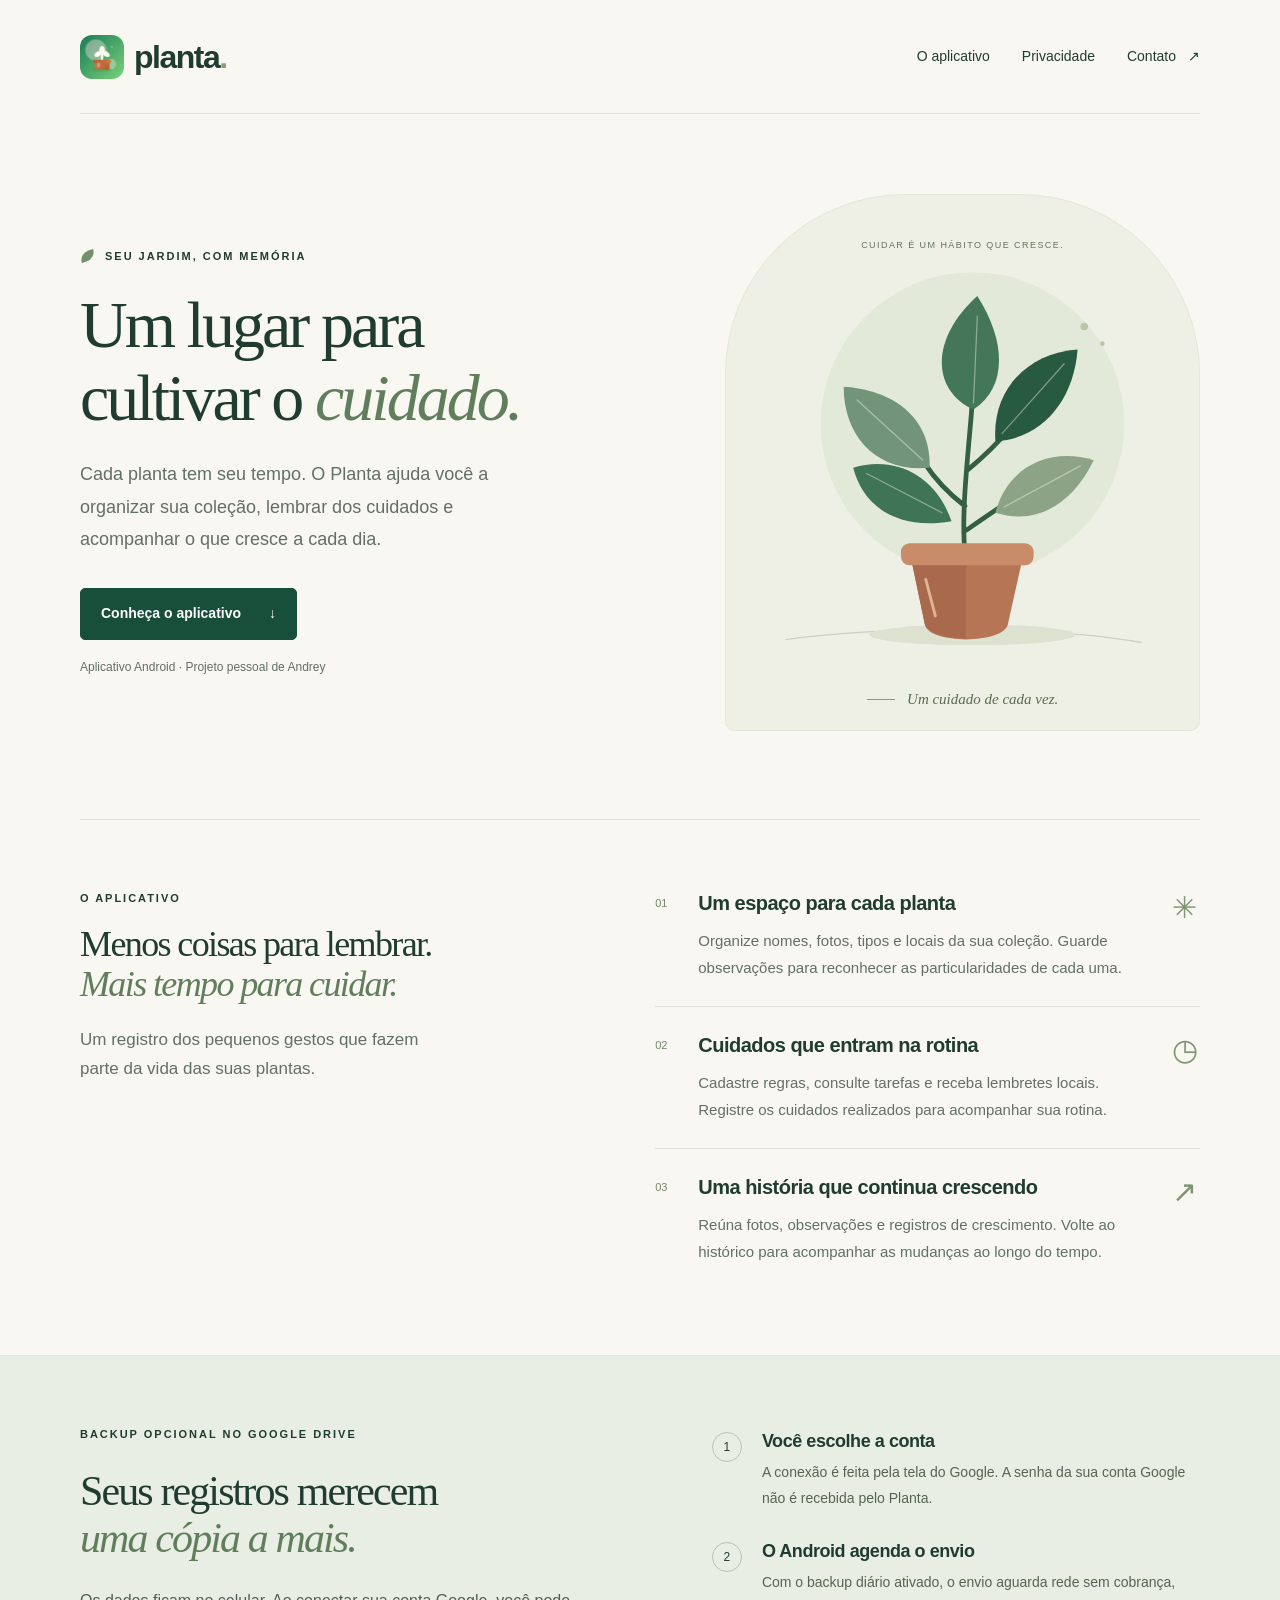
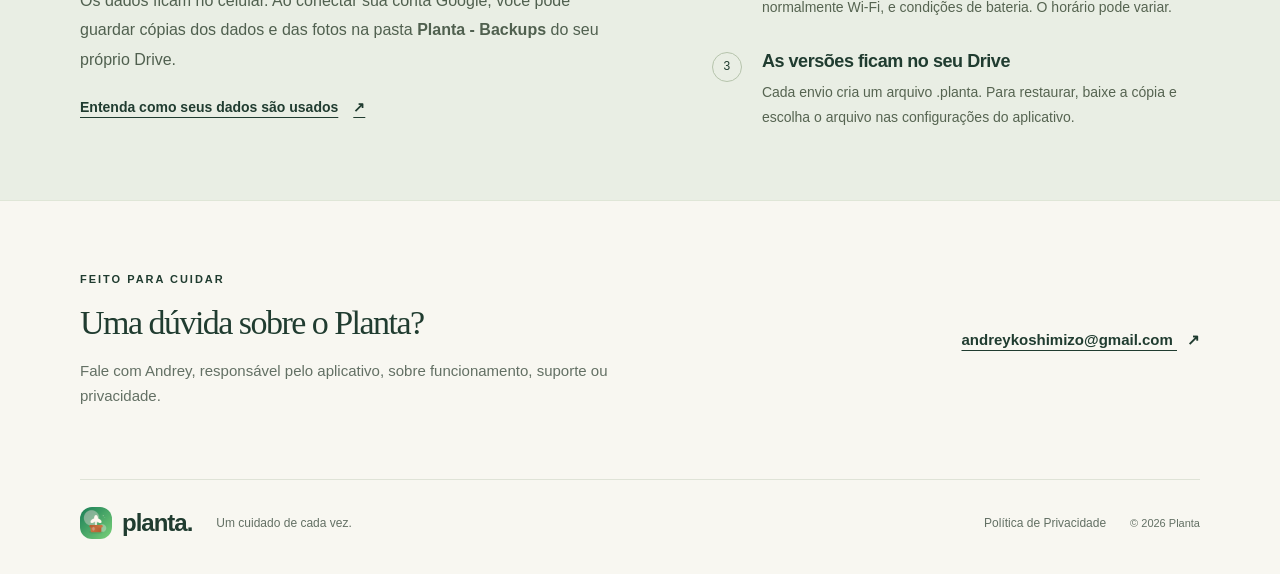
==== index.html @ 0a316f68 "Publicar apresentação e política de privacidade do Planta" ====
<!doctype html>
<html lang="pt-BR">
  <head>
    <meta charset="utf-8">
    <meta name="viewport" content="width=device-width, initial-scale=1">
    <meta name="description" content="Planta é um aplicativo Android para organizar plantas, acompanhar cuidados e manter cópias dos seus registros no Google Drive.">
    <meta name="theme-color" content="#184f3b">
    <title>Planta — um lugar para cultivar o cuidado</title>
    <link rel="icon" href="assets/planta.png" type="image/png">
    <link rel="stylesheet" href="styles.css">
  </head>
  <body>
    <a class="skip-link" href="#conteudo">Ir para o conteúdo</a>
    <header class="site-header container">
      <a class="brand" href="./" aria-label="Planta, página inicial">
        <img src="assets/planta.png" width="44" height="44" alt="">
        <span>planta<span class="brand-dot">.</span></span>
      </a>
      <nav aria-label="Navegação principal">
        <a href="#o-aplicativo">O aplicativo</a>
        <a href="privacidade.html">Privacidade</a>
        <a class="nav-contact" href="mailto:andreykoshimizo@gmail.com">Contato <span aria-hidden="true">↗</span></a>
      </nav>
    </header>

    <main id="conteudo">
      <section class="hero container" aria-labelledby="titulo">
        <div class="hero-copy">
          <p class="eyebrow"><span class="small-leaf" aria-hidden="true"></span>Seu jardim, com memória</p>
          <h1 id="titulo">Um lugar para<br>cultivar o <em>cuidado.</em></h1>
          <p class="hero-description">Cada planta tem seu tempo. O Planta ajuda você a organizar sua coleção, lembrar dos cuidados e acompanhar o que cresce a cada dia.</p>
          <a class="button" href="#o-aplicativo">Conheça o aplicativo <span aria-hidden="true">↓</span></a>
          <p class="hero-note">Aplicativo Android · Projeto pessoal de Andrey</p>
        </div>
        <div class="garden" aria-hidden="true">
          <span class="garden-label">CUIDAR É UM HÁBITO QUE CRESCE.</span>
          <svg class="botanical" viewBox="0 0 440 480" fill="none" xmlns="http://www.w3.org/2000/svg">
            <circle cx="230" cy="200" r="159" fill="#e3e9d9"/>
            <path d="M34 426C123 413 300 410 407 429" stroke="#c8d1be" stroke-width="1.5"/>
            <ellipse cx="230" cy="421" rx="108" ry="11" fill="#dce1d0"/>
            <path d="M222 335C216 271 235 175 232 106M222 286C184 257 170 228 154 188M224 249C259 220 290 184 300 158M224 311C260 286 284 269 317 255" stroke="#355f42" stroke-width="5" stroke-linecap="round"/>
            <path d="M231 185C187 165 185 111 235 66C265 113 267 161 231 185Z" fill="#447759"/>
            <path d="M185 246C129 251 95 213 95 161C145 164 187 192 185 246Z" fill="#72957a"/>
            <path d="M254 218C250 167 285 126 340 122C336 177 301 216 254 218Z" fill="#285941"/>
            <path d="M208 302C151 312 115 286 105 246C148 233 191 253 208 302Z" fill="#3f7456"/>
            <path d="M254 293C266 245 311 224 357 238C335 283 298 307 254 293Z" fill="#8ca485"/>
            <path d="M231 178L235 87M178 238L109 175M261 210L326 137M198 293L119 252M263 287L343 244" stroke="#f1f2df" stroke-opacity=".44" stroke-width="1.3" stroke-linecap="round"/>
            <path d="M165 338H283L267 410C263 431 183 431 180 410L165 338Z" fill="#b67554"/>
            <path d="M165 338H223V425C201 424 183 419 180 410L165 338Z" fill="#a8694c"/>
            <rect x="155" y="325" width="139" height="23" rx="9" fill="#c88c68"/>
            <path d="M181 363L191 401" stroke="#e2b497" stroke-width="3" stroke-linecap="round"/>
            <circle cx="347" cy="98" r="4" fill="#b8c5a8"/>
            <circle cx="366" cy="116" r="2.5" fill="#b8c5a8"/>
          </svg>
          <div class="garden-caption"><span class="caption-line"></span> Um cuidado de cada vez.</div>
        </div>
      </section>

      <section class="app-section container section" id="o-aplicativo" aria-labelledby="app-titulo">
        <div class="section-heading">
          <p class="eyebrow">O aplicativo</p>
          <h2 id="app-titulo">Menos coisas para lembrar.<br><em>Mais tempo para cuidar.</em></h2>
          <p>Um registro dos pequenos gestos que fazem parte da vida das suas plantas.</p>
        </div>
        <div class="feature-list">
          <article class="feature">
            <span class="feature-number">01</span>
            <div><h3>Um espaço para cada planta</h3><p>Organize nomes, fotos, tipos e locais da sua coleção. Guarde observações para reconhecer as particularidades de cada uma.</p></div>
            <span class="feature-symbol" aria-hidden="true">✳</span>
          </article>
          <article class="feature">
            <span class="feature-number">02</span>
            <div><h3>Cuidados que entram na rotina</h3><p>Cadastre regras, consulte tarefas e receba lembretes locais. Registre os cuidados realizados para acompanhar sua rotina.</p></div>
            <span class="feature-symbol" aria-hidden="true">◷</span>
          </article>
          <article class="feature">
            <span class="feature-number">03</span>
            <div><h3>Uma história que continua crescendo</h3><p>Reúna fotos, observações e registros de crescimento. Volte ao histórico para acompanhar as mudanças ao longo do tempo.</p></div>
            <span class="feature-symbol" aria-hidden="true">↗</span>
          </article>
        </div>
      </section>

      <section class="backup-section" aria-labelledby="backup-titulo">
        <div class="container backup-grid">
          <div>
            <p class="eyebrow">Backup opcional no Google Drive</p>
            <h2 id="backup-titulo">Seus registros merecem<br><em>uma cópia a mais.</em></h2>
            <p>Os dados ficam no celular. Ao conectar sua conta Google, você pode guardar cópias dos dados e das fotos na pasta <strong>Planta - Backups</strong> do seu próprio Drive.</p>
            <a class="text-link" href="privacidade.html">Entenda como seus dados são usados <span aria-hidden="true">↗</span></a>
          </div>
          <ol class="backup-steps">
            <li><span>1</span><div><h3>Você escolhe a conta</h3><p>A conexão é feita pela tela do Google. A senha da sua conta Google não é recebida pelo Planta.</p></div></li>
            <li><span>2</span><div><h3>O Android agenda o envio</h3><p>Com o backup diário ativado, o envio aguarda rede sem cobrança, normalmente Wi-Fi, e condições de bateria. O horário pode variar.</p></div></li>
            <li><span>3</span><div><h3>As versões ficam no seu Drive</h3><p>Cada envio cria um arquivo .planta. Para restaurar, baixe a cópia e escolha o arquivo nas configurações do aplicativo.</p></div></li>
          </ol>
        </div>
      </section>

      <section class="contact-section container section" aria-labelledby="contato-titulo">
        <div><p class="eyebrow">Feito para cuidar</p><h2 id="contato-titulo">Uma dúvida sobre o Planta?</h2><p>Fale com Andrey, responsável pelo aplicativo, sobre funcionamento, suporte ou privacidade.</p></div>
        <a class="contact-email" href="mailto:andreykoshimizo@gmail.com">andreykoshimizo@gmail.com <span aria-hidden="true">↗</span></a>
      </section>
    </main>

    <footer class="site-footer container">
      <a class="brand footer-brand" href="./"><img src="assets/planta.png" width="32" height="32" alt=""><span>planta.</span></a>
      <p>Um cuidado de cada vez.</p>
      <a href="privacidade.html">Política de Privacidade</a>
      <span class="footer-year">© 2026 Planta</span>
    </footer>
  </body>
</html>
---- styles.css ----
:root{color-scheme:light;--paper:#f8f7f1;--ink:#203c30;--muted:#637064;--green:#184f3b;--line:#dfe3d7;--serif:Georgia,'Times New Roman',serif;--sans:'Segoe UI',Arial,sans-serif}
*{box-sizing:border-box}html{scroll-behavior:smooth;scroll-padding-top:32px}body{margin:0;background:var(--paper);color:var(--ink);font:17px/1.7 var(--sans);-webkit-font-smoothing:antialiased}a{color:inherit;text-underline-offset:5px}a:hover{color:#287356}a:focus-visible{outline:3px solid #9b5c36;outline-offset:6px;border-radius:3px}img{max-width:100%;height:auto}h1,h2,h3,p{margin-top:0}h1,h2{font-family:var(--serif);font-weight:400;line-height:1.12;letter-spacing:-.045em}h1 em,h2 em{font-weight:400;color:#607e5b}h2{font-size:clamp(32px,4vw,48px)}h3{font-size:20px;line-height:1.35;font-weight:600;letter-spacing:-.025em}p{margin-bottom:1.15em}.container{width:min(1120px,calc(100% - 88px));margin-inline:auto}.skip-link{position:absolute;left:16px;top:-100px;background:var(--green);color:white;padding:10px 18px;z-index:10}.skip-link:focus{top:10px}.site-header{display:flex;justify-content:space-between;align-items:center;gap:24px;min-height:114px;border-bottom:1px solid var(--line)}.brand{display:inline-flex;align-items:center;gap:10px;text-decoration:none;font-size:32px;font-weight:650;letter-spacing:-1.5px;line-height:1}.brand img{border-radius:12px;flex-shrink:0}.brand-dot{color:#8b9d72}.site-header nav{display:flex;align-items:center;gap:32px;font-size:14px}.site-header nav a{text-decoration:none}.site-header nav a[aria-current=page]{text-decoration:underline}.nav-contact{display:flex;gap:12px;align-items:center}.hero{display:grid;grid-template-columns:1.25fr 1fr;gap:52px;align-items:center;padding-block:80px 88px}.eyebrow{display:flex;gap:10px;align-items:center;font-size:11px;line-height:1.6;font-weight:650;text-transform:uppercase;letter-spacing:.18em;margin-bottom:24px}.small-leaf{height:10px;width:15px;border-radius:12px 0;background:#72916a;transform:rotate(-18deg)}.hero h1{font-size:clamp(44px,5.2vw,66px);margin-bottom:24px;line-height:1.1}.hero-description{max-width:470px;font-size:18px;line-height:1.8;color:var(--muted)}.button{display:inline-flex;align-items:center;gap:28px;min-height:52px;padding:11px 20px;background:var(--green);color:white;border:1px solid var(--green);border-radius:5px;text-decoration:none;font-size:14px;font-weight:600;margin-block:12px 18px}.button:hover{background:#286249;color:white}.hero-note{font-size:12px;line-height:1.6;color:var(--muted);margin:0}.garden{position:relative;min-width:0;align-self:stretch;background:#eef0e5;border:1px solid #e3e7d8;border-radius:180px 180px 10px 10px;display:flex;flex-direction:column;align-items:center;justify-content:center;overflow:hidden}.garden-label{position:absolute;top:43px;font-size:9px;letter-spacing:.16em;color:#61745c}.botanical{width:100%;max-width:420px;margin-top:38px}.garden-caption{display:flex;align-items:center;gap:12px;font:italic 15px var(--serif);margin-block:0 22px;color:#5a6c50}.caption-line{width:28px;height:1px;background:#8a9b78}.section{padding-block:70px}.app-section{border-top:1px solid var(--line);display:grid;grid-template-columns:1fr 1.1fr;gap:80px}.section-heading .eyebrow{margin-bottom:16px}.section-heading h2{font-size:36px;margin-bottom:22px}.section-heading>p:last-child{color:var(--muted);max-width:370px}.feature{display:grid;grid-template-columns:25px 1fr 28px;gap:18px;padding-block:25px;border-bottom:1px solid var(--line)}.feature:first-child{padding-top:0}.feature:last-child{border-bottom:0;padding-bottom:0}.feature-number{font-size:11px;color:#78866e;padding-top:4px}.feature h3{margin-bottom:10px}.feature p{font-size:15px;color:var(--muted);margin:0;line-height:1.8}.feature-symbol{font:30px var(--serif);color:#7f9475}.backup-section{background:#e9eee4;border-block:1px solid #dfe6d7;margin-top:20px}.backup-grid{display:grid;grid-template-columns:1.1fr 1fr;gap:95px;padding-block:70px}.backup-grid h2{font-size:42px;margin-bottom:24px}.backup-grid>div>p:not(.eyebrow){font-size:16px;line-height:1.85;color:#50604f}.text-link{display:inline-flex;align-items:center;gap:15px;font-size:14px;font-weight:600;text-decoration:underline;text-decoration-thickness:1px}.backup-steps{list-style:none;margin:0;padding:3px 0 0;display:flex;flex-direction:column;gap:28px}.backup-steps li{display:flex;gap:20px}.backup-steps li>span{flex-shrink:0;display:grid;place-items:center;width:30px;height:30px;border:1px solid #b6c4ac;border-radius:50%;font-size:12px;margin-top:3px}.backup-steps h3{font-size:18px;margin-bottom:7px}.backup-steps p{font-size:14px;color:#566451;margin:0;line-height:1.8}.contact-section{display:flex;align-items:center;justify-content:space-between;gap:45px}.contact-section h2{font-size:34px;margin-bottom:16px}.contact-section .eyebrow{margin-bottom:15px}.contact-section p:last-child{color:var(--muted);font-size:15px;max-width:530px;margin:0}.contact-email{font-size:15px;font-weight:600;overflow-wrap:anywhere}.contact-email span{display:inline-block;padding-left:10px}.site-footer{display:flex;align-items:center;gap:24px;padding-block:27px 35px;border-top:1px solid var(--line);font-size:12px;color:var(--muted)}.footer-brand{font-size:24px;letter-spacing:-1px;color:var(--ink)}.site-footer p{margin:0;flex:1}.site-footer>a:not(.brand){text-decoration:none}.footer-year{font-size:11px}.privacy-layout{display:grid;grid-template-columns:310px 1fr;gap:90px;padding-block:65px 85px;align-items:start}.privacy-title{position:sticky;top:32px}.privacy-title h1{font-size:48px;margin-bottom:25px}.privacy-title .eyebrow{font-size:10px;margin-bottom:20px}.privacy-title>p:not(.eyebrow){font-size:14px;color:var(--muted);overflow-wrap:anywhere}.policy-date{font-size:12px!important}.policy-nav{display:flex;flex-direction:column;gap:12px;border-top:1px solid var(--line);padding-top:25px;margin-top:28px}.policy-nav a{font-size:13px;text-decoration:none}.policy-nav a:hover{text-decoration:underline}.policy-summary{border-left:3px solid #7a9571;padding:21px 24px;background:#eaf0e4}.policy-summary .eyebrow{margin-bottom:10px;font-size:10px}.policy-summary>p:last-child{margin:0;font-size:16px;line-height:1.8}.policy-content section{padding-block:35px 5px;border-bottom:1px solid var(--line)}.policy-content section:last-child{border-bottom:0}.section-number{display:block;font-size:11px;letter-spacing:.12em;color:#7d8c73;margin-bottom:12px}.policy-content h2{font-size:29px;line-height:1.22;letter-spacing:-.025em;margin-bottom:22px}.policy-content p,.policy-content li{font-size:15px;color:#4d5d4f;line-height:1.9}.policy-content ul{padding-left:22px;margin:0 0 22px}.policy-content li{padding-left:5px;margin-bottom:14px}.policy-content strong{font-weight:650;color:#294634}.policy-content a{overflow-wrap:anywhere;color:#23553e}.policy-content code{font-size:.88em;background:#e9ece1;border-radius:3px;padding:2px 5px;overflow-wrap:anywhere}.policy-content .text-link{margin-bottom:20px}
@media(min-width:1500px){.hero{padding-block:95px}.garden{min-height:500px}}
@media(max-width:1000px){.container{width:calc(100% - 56px)}.hero{gap:28px;padding-block:60px}.hero h1{font-size:49px}.hero-description{font-size:16px}.garden-label{font-size:8px;top:32px}.garden{border-radius:150px 150px 10px 10px}.app-section{gap:42px}.section-heading h2{font-size:31px}.backup-grid{gap:48px}.backup-grid h2{font-size:36px}.privacy-layout{grid-template-columns:260px 1fr;gap:42px}.privacy-title h1{font-size:43px}.contact-section{flex-direction:column;align-items:flex-start;gap:22px}}
@media(max-width:700px){html{scroll-padding-top:20px}.container{width:calc(100% - 40px)}.site-header{min-height:88px;gap:12px;flex-wrap:wrap;padding-block:17px}.brand{font-size:27px}.brand img{width:36px;height:36px;border-radius:10px}.site-header nav{gap:16px;font-size:12px}.nav-contact{display:none!important}.hero{grid-template-columns:1fr;padding-block:46px 40px;gap:32px}.hero h1{font-size:clamp(40px,10vw,57px)}.hero-description{font-size:16px;max-width:480px}.eyebrow{font-size:10px;margin-bottom:20px}.hero-note{font-size:11px}.garden{min-height:320px;width:min(100%,440px);justify-self:center;border-radius:170px 170px 8px 8px}.botanical{max-width:275px;margin-top:20px}.garden-label{top:27px;font-size:8px}.garden-caption{font-size:13px;margin-bottom:17px}.section{padding-block:44px}.app-section{grid-template-columns:1fr;gap:30px}.section-heading h2{font-size:33px}.section-heading>p:last-child{margin-bottom:0;max-width:100%;font-size:15px}.feature{gap:13px;padding-block:22px;grid-template-columns:22px 1fr 22px}.feature h3{font-size:18px}.feature p{font-size:14px}.feature-symbol{font-size:26px}.backup-section{margin-top:0}.backup-grid{grid-template-columns:1fr;gap:33px;padding-block:44px}.backup-grid h2{font-size:35px}.backup-grid>div>p:not(.eyebrow){font-size:15px}.backup-grid .text-link{font-size:13px}.backup-steps{gap:23px}.backup-steps li{gap:15px}.contact-section h2{font-size:32px}.contact-email{font-size:14px}.site-footer{display:grid;grid-template-columns:1fr 1fr;gap:18px;padding-block:25px}.footer-brand{font-size:23px}.footer-brand img{width:30px;height:30px}.site-footer p{font-size:11px;text-align:right}.site-footer>a:not(.brand){font-size:11px}.footer-year{text-align:right}.privacy-layout{grid-template-columns:1fr;gap:35px;padding-block:42px}.privacy-title{position:static}.privacy-title h1{font-size:46px}.privacy-title>p:not(.eyebrow){max-width:540px}.policy-nav{display:grid;grid-template-columns:1fr 1fr;gap:12px 18px;margin-top:22px;padding-top:22px}.policy-nav a{font-size:11px}.policy-summary{padding:18px 20px}.policy-summary>p:last-child{font-size:15px}.policy-content h2{font-size:28px}.policy-content section{padding-top:30px}.policy-content p,.policy-content li{font-size:14px}}
@media(prefers-reduced-motion:reduce){html{scroll-behavior:auto}}
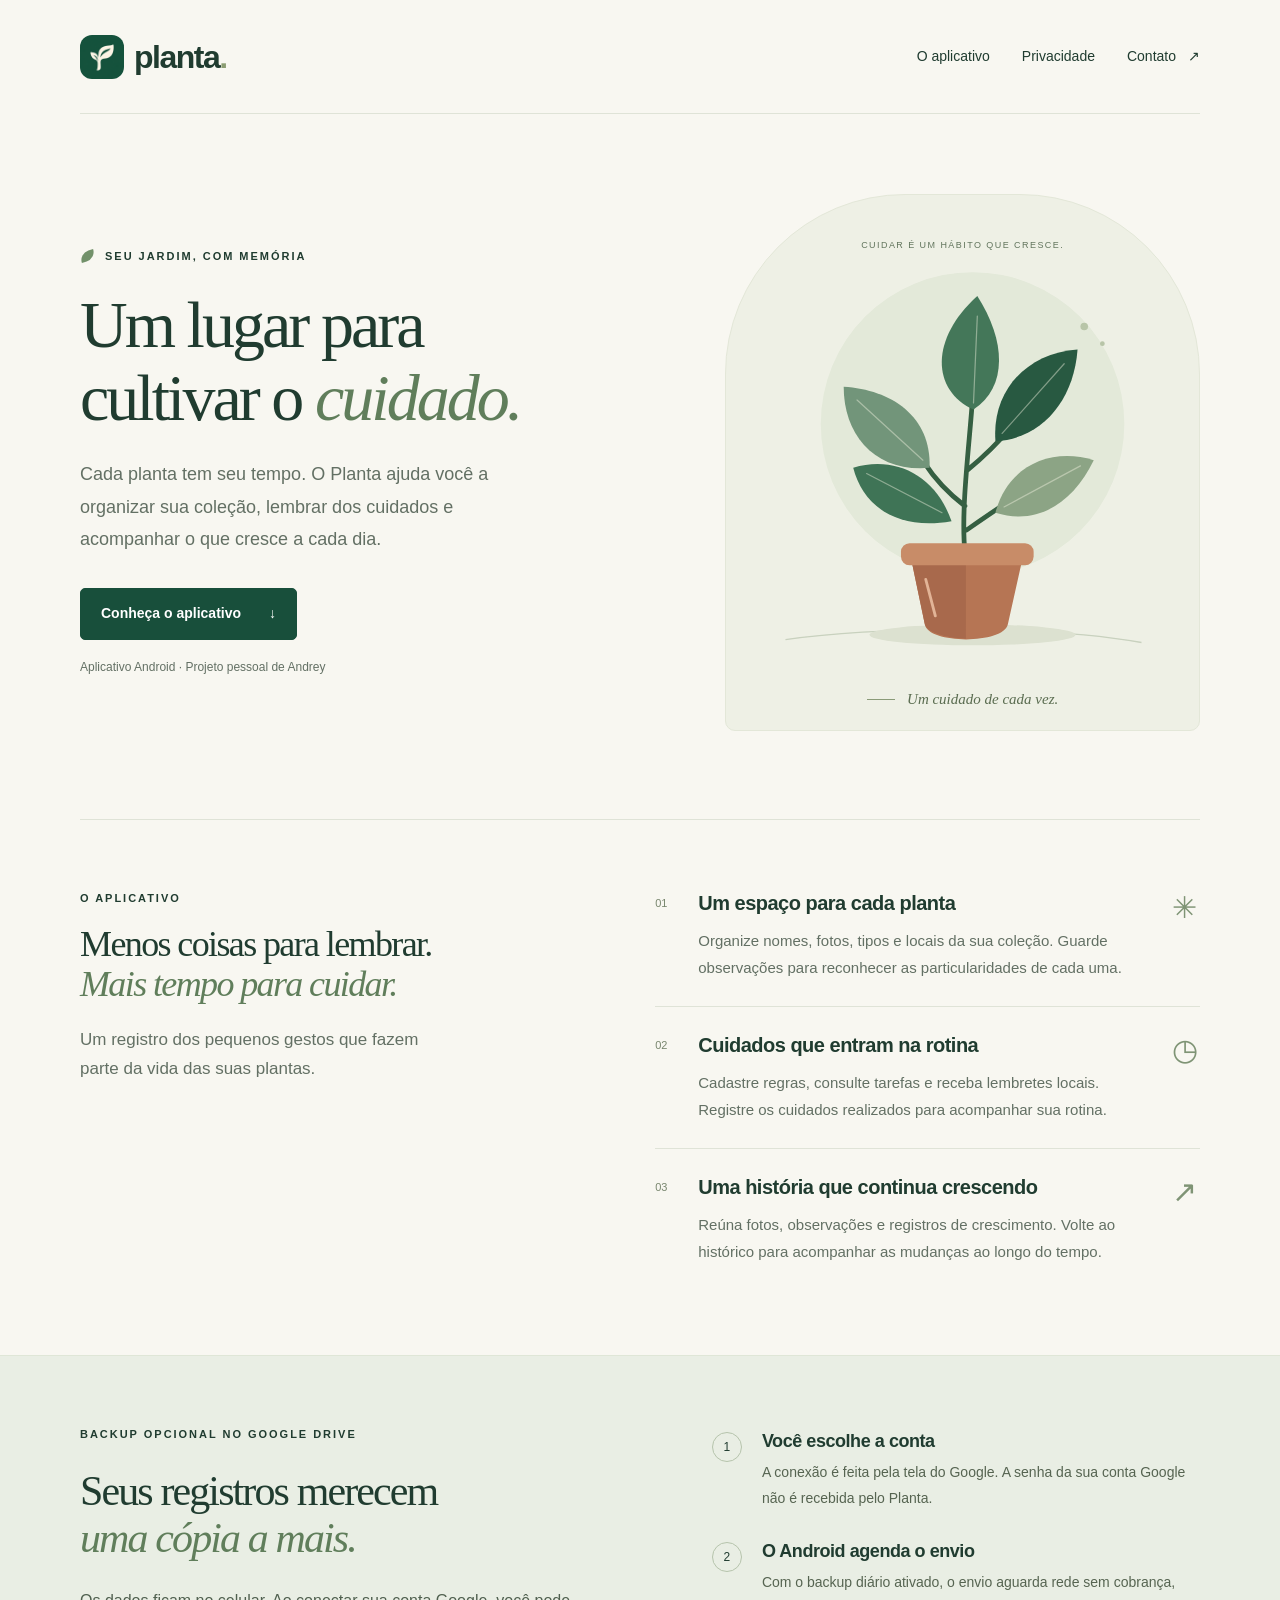
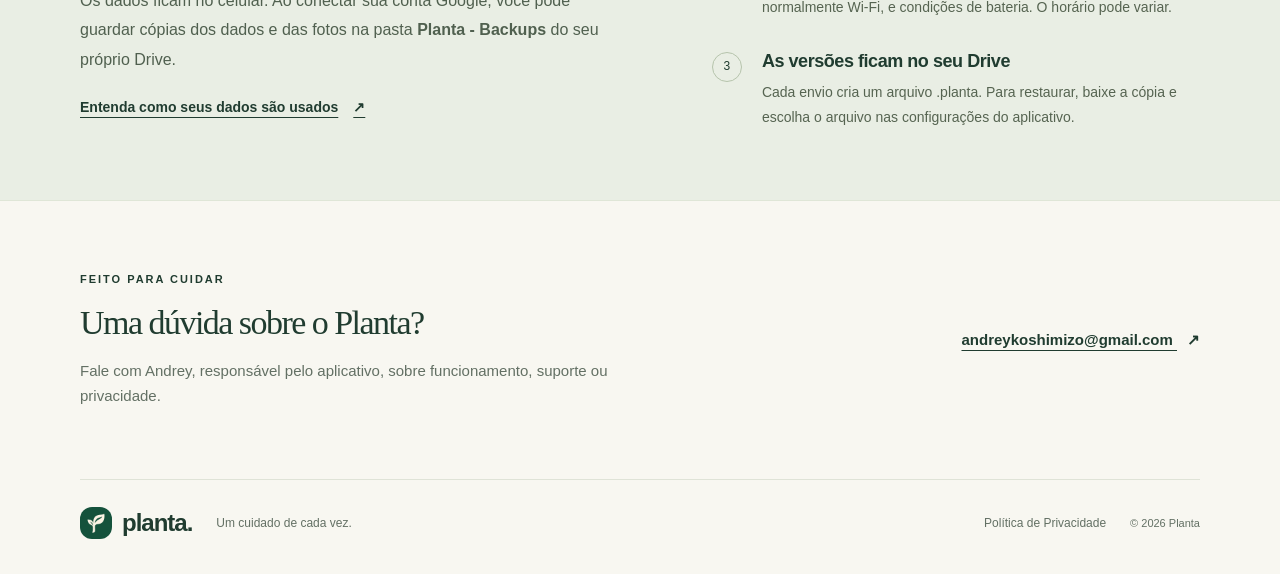
==== commit 63658e76: "Atualizar logotipo do Planta nas páginas públicas" ====
--- a/index.html
+++ b/index.html
@@ -6,14 +6,14 @@
     <meta name="description" content="Planta é um aplicativo Android para organizar plantas, acompanhar cuidados e manter cópias dos seus registros no Google Drive.">
     <meta name="theme-color" content="#184f3b">
     <title>Planta — um lugar para cultivar o cuidado</title>
-    <link rel="icon" href="assets/planta.png" type="image/png">
+    <link rel="icon" href="assets/planta.png?v=2" type="image/png">
     <link rel="stylesheet" href="styles.css">
   </head>
   <body>
     <a class="skip-link" href="#conteudo">Ir para o conteúdo</a>
     <header class="site-header container">
       <a class="brand" href="./" aria-label="Planta, página inicial">
-        <img src="assets/planta.png" width="44" height="44" alt="">
+        <img src="assets/planta.png?v=2" width="44" height="44" alt="">
         <span>planta<span class="brand-dot">.</span></span>
       </a>
       <nav aria-label="Navegação principal">
@@ -104,7 +104,7 @@
     </main>
 
     <footer class="site-footer container">
-      <a class="brand footer-brand" href="./"><img src="assets/planta.png" width="32" height="32" alt=""><span>planta.</span></a>
+      <a class="brand footer-brand" href="./"><img src="assets/planta.png?v=2" width="32" height="32" alt=""><span>planta.</span></a>
       <p>Um cuidado de cada vez.</p>
       <a href="privacidade.html">Política de Privacidade</a>
       <span class="footer-year">© 2026 Planta</span>
